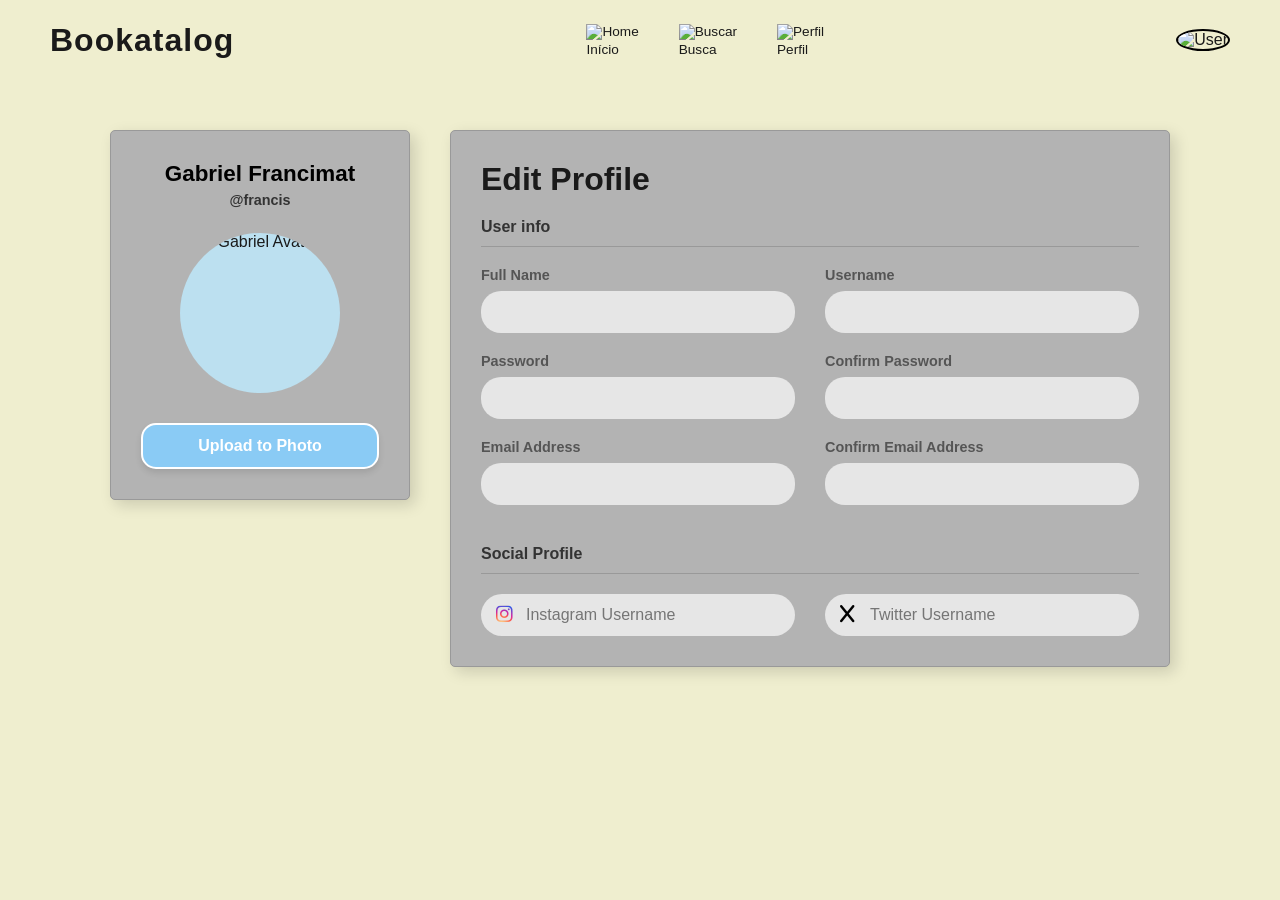
==== perfil.html @ 006ce5df "feat: cria tela de perfil com edição e links sociais" ====
<!DOCTYPE html>
<html lang="pt-br">

<head>
    <meta charset="UTF-8">
    <meta name="viewport" content="width=device-width, initial-scale=1.0">
    <title>Bookatalog - Perfil</title>

    <link rel="stylesheet" href="assets/css/global.css">
    <link rel="stylesheet" href="assets/css/perfil.css">

    <link rel="stylesheet" href="https://cdnjs.cloudflare.com/ajax/libs/font-awesome/6.4.0/css/all.min.css">
</head>

<body>

    <header>
        <div class="logo">Bookatalog</div>
        <nav>
            <ul>
                <li><a href="index.html"><img src="assets/img/icons/home_icon.png" alt="Home"><br>Início</a></li>
                <li><a href="catalogo.html"><img src="assets/img/icons/search_icon.png" alt="Buscar"><br>Busca</a></li>
                <li><a href="perfil.html"><img src="assets/img/icons/perfil_icon.png" alt="Perfil"><br>Perfil</a></li>
            </ul>
        </nav>
        <div class="user-avatar"><img src="assets/img/icons/perfil.svg" alt="User"></div>
    </header>

    <main class="profile-container">

        <aside class="profile-card sidebar">
            <h2 class="user-name">Gabriel Francimat</h2>
            <p class="user-handle">@francis</p>

            <div class="avatar-large">
                <img src="assets/img/icons/perfil.svg" alt="Gabriel Avatar">
            </div>

            <button class="btn-upload">Upload to Photo</button>
        </aside>

        <section class="profile-card main-content">
            <div class="form-header">
                <h1>Edit Profile</h1>
                <p class="section-label">User info</p>
            </div>

            <form class="edit-form">
                <div class="form-grid">
                    <div class="form-group">
                        <label>Full Name</label>
                        <input type="text">
                    </div>
                    <div class="form-group">
                        <label>Username</label>
                        <input type="text">
                    </div>

                    <div class="form-group">
                        <label>Password</label>
                        <input type="password">
                    </div>
                    <div class="form-group">
                        <label>Confirm Password</label>
                        <input type="password">
                    </div>

                    <div class="form-group">
                        <label>Email Address</label>
                        <input type="email">
                    </div>
                    <div class="form-group">
                        <label>Confirm Email Address</label>
                        <input type="email">
                    </div>
                </div>

                <p class="section-label social-label">Social Profile</p>
                <div class="social-row">
                    <div class="social-input-container">
                        <i class="fa-brands fa-instagram"></i>
                        <input type="text" placeholder="Instagram Username">
                    </div>

                    <div class="social-input-container">
                        <i class="fa-brands fa-x"></i>
                        <input type="text" placeholder="Twitter Username">
                    </div>
                </div>
            </form>
        </section>

    </main>

</body>

</html>
---- assets/css/global.css ----
:root {
  --bg-bege: #EFEECF;
  --header-bg: #EFEECF;
  --accent-blue: #8ACBF5;
  --text-dark: #1A1A1A;
  --text-grey: #666666;
  --font-main: 'Segoe UI', Tahoma, Geneva, Verdana, sans-serif;
}

* { margin: 0; padding: 0; box-sizing: border-box; }

body {
  font-family: var(--font-main);
  background-color: var(--bg-bege);
  color: var(--text-dark);
}

header {
  display: flex;
  justify-content: space-between;
  align-items: center;
  padding: 10px 50px;
  background-color: var(--header-bg);
  height: 80px; /* Altura fixa para cálculo da hero section */
}

.logo { font-size: 2rem; font-weight: 900; letter-spacing: 1px; }

nav ul { display: flex; list-style: none; gap: 40px; }

nav a {
  text-decoration: none;
  color: var(--text-dark);
  text-align: center;
  font-size: 0.85rem;
  font-weight: 500;
}

.user-avatar img {
  width: 45px; height: 45px; border-radius: 50%;
  object-fit: cover; border: 2px solid #000;
}
---- assets/css/perfil.css ----
/* --- Container Principal --- */
.profile-container {
  max-width: 1100px;
  margin: 50px auto;
  padding: 0 20px;
  display: grid;
  grid-template-columns: 300px 1fr; /* Coluna fixa esquerda, resto flexível */
  gap: 40px;
  align-items: start;
}

/* --- Estilo Base dos Cards (Cinza Escuro) --- */
.profile-card {
  background-color: #b3b3b3; /* Cor exata da referência */
  border-radius: 5px;
  padding: 30px;
  box-shadow: 5px 5px 15px rgba(0, 0, 0, 0.15);
}

/* --- SIDEBAR (Esquerda) --- */
.sidebar {
  text-align: center;
  border: 1px solid #999;
}

.user-name {
  font-size: 1.4rem;
  margin-bottom: 5px;
  color: #000;
}

.user-handle {
  font-size: 0.9rem;
  color: #333;
  margin-bottom: 25px;
  font-weight: bold;
}

.avatar-large {
  width: 160px;
  height: 160px;
  background-color: #bce0f0;
  border-radius: 50%;
  margin: 0 auto 30px;
  overflow: hidden;
  display: flex;
  justify-content: center;
  align-items: flex-end;
}

.avatar-large img {
  width: 100%;
  height: 100%;
  object-fit: cover;
}

.btn-upload {
  background-color: #8acbf5; /* Azul claro do tema */
  color: white;
  font-weight: bold;
  border: 2px solid white;
  padding: 12px 30px;
  border-radius: 15px;
  cursor: pointer;
  font-size: 1rem;
  width: 100%;
  box-shadow: 0 4px 6px rgba(0, 0, 0, 0.1);
  transition: transform 0.2s;
}

.btn-upload:hover {
  transform: translateY(-2px);
}

/* --- MAIN CONTENT (Direita) --- */
.main-content {
  border: 1px solid #999;
  min-height: 500px;
}

.form-header h1 {
  font-size: 2rem;
  margin-bottom: 20px;
}

.section-label {
  font-size: 1rem;
  color: #333;
  font-weight: bold;
  border-bottom: 1px solid #999;
  padding-bottom: 10px;
  margin-bottom: 20px;
}

/* Grid do Formulário */
.form-grid {
  display: grid;
  grid-template-columns: 1fr 1fr; /* Duas colunas iguais */
  column-gap: 30px;
  row-gap: 20px;
  margin-bottom: 40px;
}

.form-group label {
  display: block;
  margin-bottom: 8px;
  color: #555;
  font-weight: bold;
  font-size: 0.9rem;
}

.form-group input {
  width: 100%;
  background-color: #e6e6e6; /* Cinza claro dos inputs */
  border: none;
  border-radius: 20px; /* Borda arredondada (pílula) */
  padding: 12px 20px;
  font-size: 1rem;
  color: #333;
  outline: none;
}

/* --- Seção Social --- */
.social-label {
  margin-top: 30px;
}

.social-row {
  display: flex;
  gap: 30px;
}

.social-input-container {
  position: relative;
  flex: 1;
}

/* Ícone posicionado dentro do input */
.social-input-container i {
  position: absolute;
  left: 15px;
  top: 50%;
  transform: translateY(-50%);
  font-size: 1.2rem;
  z-index: 2;
}

.social-input-container input {
  width: 100%;
  background-color: #e6e6e6;
  border: none;
  border-radius: 25px;
  padding: 12px 20px 12px 45px; /* Espaço extra na esquerda para o ícone */
  font-size: 1rem;
  color: #333;
  outline: none;
}

/* Cores dos ícones */
.fa-instagram {
  background: radial-gradient(
    circle at 30% 107%,
    #fdf697 0%,
    #fdf497 5%,
    #fd5949 45%,
    #d6249f 60%,
    #285aeb 90%
  );
  -webkit-background-clip: text;
  background-clip: text;
  -webkit-text-fill-color: transparent;
}

.fa-x {
  color: #000;
}

/* --- Responsividade --- */
@media (max-width: 768px) {
  .profile-container {
    grid-template-columns: 1fr; /* Empilha tudo em telas menores */
  }
  .form-grid {
    grid-template-columns: 1fr; /* Inputs um abaixo do outro */
  }
  .social-row {
    flex-direction: column;
    gap: 15px;
  }
}
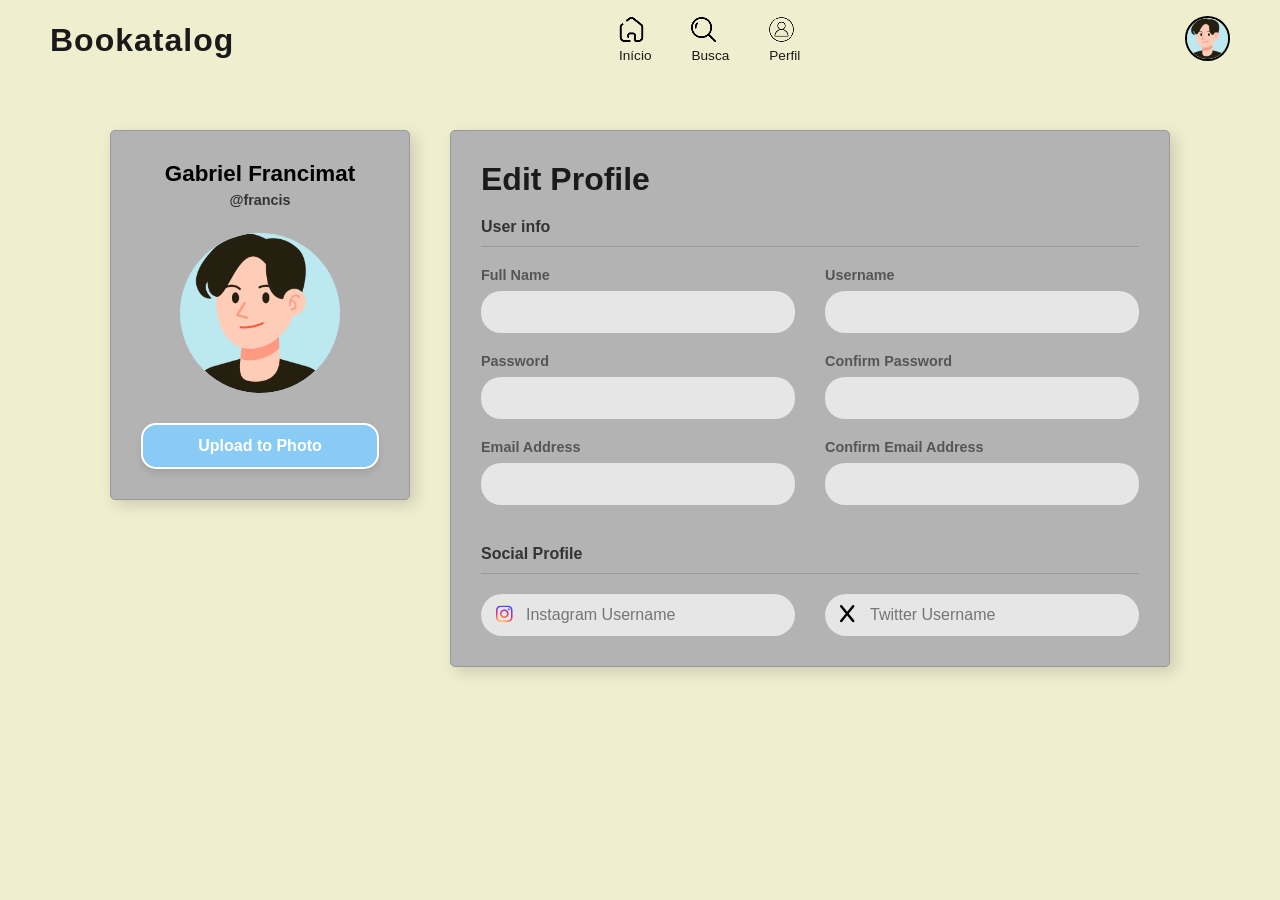
==== commit f58e7edc: "feat: Auterações no Js (botão de filtro e Foto)" ====
--- a/perfil.html
+++ b/perfil.html
@@ -5,10 +5,8 @@
     <meta charset="UTF-8">
     <meta name="viewport" content="width=device-width, initial-scale=1.0">
     <title>Bookatalog - Perfil</title>
-
     <link rel="stylesheet" href="assets/css/global.css">
     <link rel="stylesheet" href="assets/css/perfil.css">
-
     <link rel="stylesheet" href="https://cdnjs.cloudflare.com/ajax/libs/font-awesome/6.4.0/css/all.min.css">
 </head>
 
@@ -33,10 +31,11 @@
             <p class="user-handle">@francis</p>
 
             <div class="avatar-large">
-                <img src="assets/img/icons/perfil.svg" alt="Gabriel Avatar">
+                <img id="profileAvatar" src="assets/img/icons/perfil.svg" alt="Gabriel Avatar">
             </div>
 
-            <button class="btn-upload">Upload to Photo</button>
+            <button class="btn-upload" id="uploadBtn">Upload to Photo</button>
+            <input type="file" id="photoInput" accept="image/*" style="display: none;">
         </aside>
 
         <section class="profile-card main-content">
@@ -92,6 +91,8 @@
 
     </main>
 
+    <script src="assets/js/pages/perfil.js"></script>
+
 </body>
 
 </html>
--- a/assets/css/global.css
+++ b/assets/css/global.css
@@ -21,7 +21,7 @@
   align-items: center;
   padding: 10px 50px;
   background-color: var(--header-bg);
-  height: 80px; /* Altura fixa para cálculo da hero section */
+  height: 80px; 
 }
 
 .logo { font-size: 2rem; font-weight: 900; letter-spacing: 1px; }
--- a/assets/css/perfil.css
+++ b/assets/css/perfil.css
@@ -1,23 +1,19 @@
-/* --- Container Principal --- */
 .profile-container {
   max-width: 1100px;
   margin: 50px auto;
   padding: 0 20px;
   display: grid;
-  grid-template-columns: 300px 1fr; /* Coluna fixa esquerda, resto flexível */
+  grid-template-columns: 300px 1fr;
   gap: 40px;
   align-items: start;
 }
-
-/* --- Estilo Base dos Cards (Cinza Escuro) --- */
 .profile-card {
-  background-color: #b3b3b3; /* Cor exata da referência */
+  background-color: #b3b3b3; 
   border-radius: 5px;
   padding: 30px;
   box-shadow: 5px 5px 15px rgba(0, 0, 0, 0.15);
 }
 
-/* --- SIDEBAR (Esquerda) --- */
 .sidebar {
   text-align: center;
   border: 1px solid #999;
@@ -55,7 +51,7 @@
 }
 
 .btn-upload {
-  background-color: #8acbf5; /* Azul claro do tema */
+  background-color: #8acbf5; 
   color: white;
   font-weight: bold;
   border: 2px solid white;
@@ -72,7 +68,6 @@
   transform: translateY(-2px);
 }
 
-/* --- MAIN CONTENT (Direita) --- */
 .main-content {
   border: 1px solid #999;
   min-height: 500px;
@@ -92,10 +87,9 @@
   margin-bottom: 20px;
 }
 
-/* Grid do Formulário */
 .form-grid {
   display: grid;
-  grid-template-columns: 1fr 1fr; /* Duas colunas iguais */
+  grid-template-columns: 1fr 1fr; 
   column-gap: 30px;
   row-gap: 20px;
   margin-bottom: 40px;
@@ -111,16 +105,15 @@
 
 .form-group input {
   width: 100%;
-  background-color: #e6e6e6; /* Cinza claro dos inputs */
+  background-color: #e6e6e6; 
   border: none;
-  border-radius: 20px; /* Borda arredondada (pílula) */
+  border-radius: 20px; 
   padding: 12px 20px;
   font-size: 1rem;
   color: #333;
   outline: none;
 }
 
-/* --- Seção Social --- */
 .social-label {
   margin-top: 30px;
 }
@@ -135,7 +128,7 @@
   flex: 1;
 }
 
-/* Ícone posicionado dentro do input */
+
 .social-input-container i {
   position: absolute;
   left: 15px;
@@ -150,13 +143,13 @@
   background-color: #e6e6e6;
   border: none;
   border-radius: 25px;
-  padding: 12px 20px 12px 45px; /* Espaço extra na esquerda para o ícone */
+  padding: 12px 20px 12px 45px; 
   font-size: 1rem;
   color: #333;
   outline: none;
 }
 
-/* Cores dos ícones */
+
 .fa-instagram {
   background: radial-gradient(
     circle at 30% 107%,
@@ -175,13 +168,13 @@
   color: #000;
 }
 
-/* --- Responsividade --- */
+
 @media (max-width: 768px) {
   .profile-container {
-    grid-template-columns: 1fr; /* Empilha tudo em telas menores */
+    grid-template-columns: 1fr; 
   }
   .form-grid {
-    grid-template-columns: 1fr; /* Inputs um abaixo do outro */
+    grid-template-columns: 1fr; 
   }
   .social-row {
     flex-direction: column;
